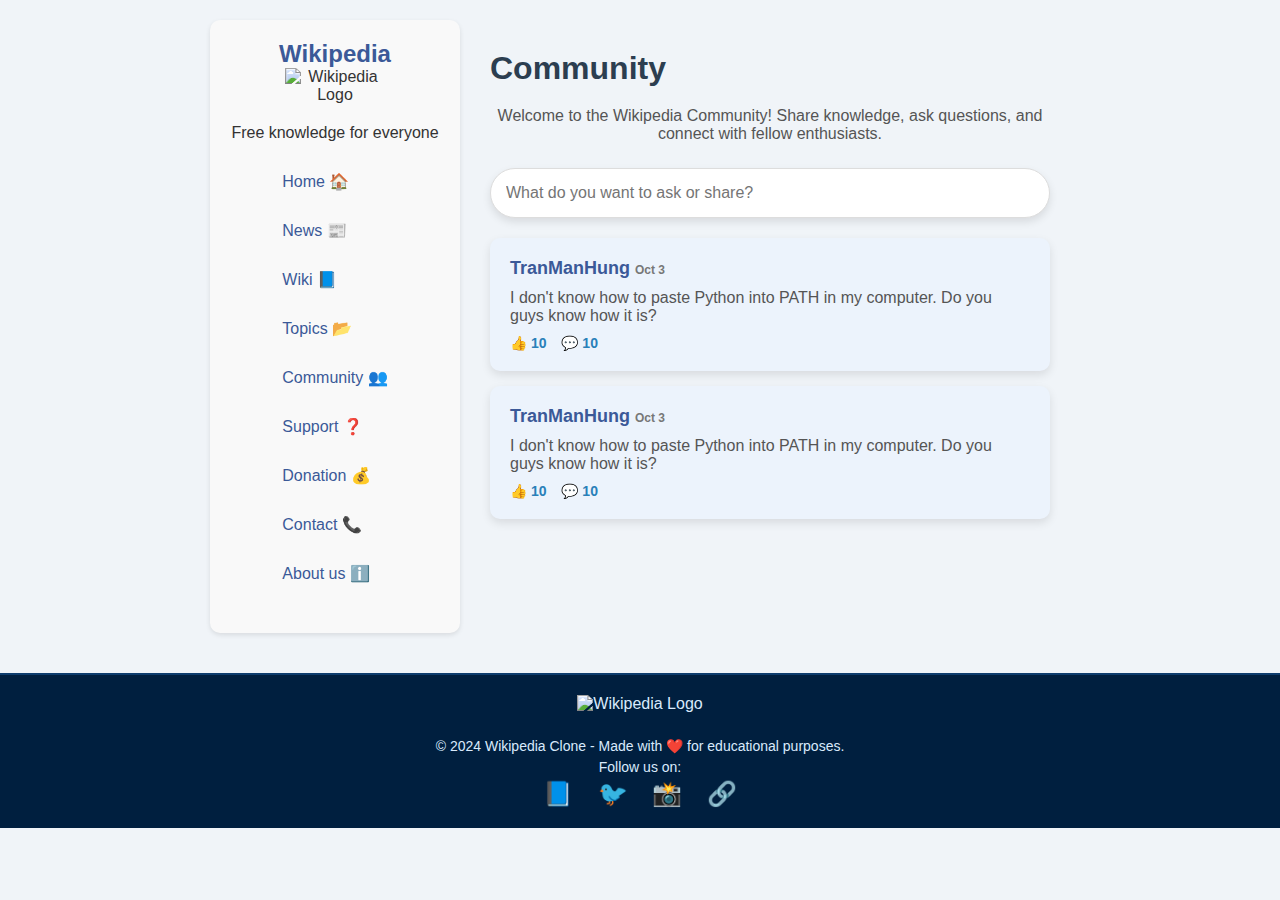
==== comunity.html @ 8c34b5a7 "Update comunity.html" ====
<!DOCTYPE html>
<html lang="en">
<head>
  <meta charset="UTF-8">
  <meta name="viewport" content="width=device-width, initial-scale=1.0">
  <title>Wikipedia Community</title>
  <link rel="stylesheet" href="style.css">
  <style>
    /* Phong cách chung */
    body {
      font-family: Arial, sans-serif;
      background-color: #f0f4f8;
      color: #333;
      margin: 0;
      padding: 0;
    }

    .container {
      display: flex;
      justify-content: center;
      padding: 20px;
    }

    /* Sidebar */
    .sidebar {
      background-color: #f9f9f9;
      padding: 20px;
      border-radius: 10px;
      box-shadow: 0px 2px 5px rgba(0, 0, 0, 0.1);
      width: 250px;
      text-align: center;
    }

    .sidebar h1 {
      font-size: 24px;
      color: #3b5998;
    }

    .sidebar nav ul {
      list-style: none;
      padding: 0;
      margin: 20px 0;
    }

    .sidebar nav ul li {
      margin: 10px 0;
    }

    .sidebar nav ul li a {
      text-decoration: none;
      color: #3b5998;
      font-size: 16px;
    }

    .sidebar h3 {
      margin-top: 20px;
      font-size: 18px;
      color: #333;
    }

    .suggestion {
      display: flex;
      align-items: center;
      margin: 10px 0;
    }

    .suggestion img {
      width: 40px;
      height: 40px;
      border-radius: 50%;
      margin-right: 10px;
    }

    /* Main Content */
    .main-content {
      width: 100%;
      max-width: 600px;
      padding: 20px;
    }

   .header {
    font-size: 32px;
    color: #2c3e50;
    font-weight: bold;
    text-align: center; /* Căn giữa nội dung */
    margin-top: 10px;
    margin-bottom: 20px;
   }

    .community-intro {
      text-align: center;
      font-size: 16px;
      color: #555;
      margin-bottom: 25px;
    }

    .input-container {
      display: flex;
      justify-content: center;
      margin: 20px 0;
    }

    .input-container input {
      width: 100%;
      max-width: 600px;
      padding: 15px;
      font-size: 16px;
      border-radius: 25px;
      border: 1px solid #ddd;
      box-shadow: 0px 4px 8px rgba(0, 0, 0, 0.1);
      transition: box-shadow 0.3s ease;
    }

    .input-container input:focus {
      box-shadow: 0px 6px 12px rgba(0, 0, 0, 0.2);
      outline: none;
    }

    /* Post Card */
    .post {
      background-color: #ecf3fc;
      padding: 20px;
      border-radius: 10px;
      margin-bottom: 15px;
      box-shadow: 0px 4px 10px rgba(0, 0, 0, 0.1);
      transition: box-shadow 0.3s ease;
    }

    .post:hover {
      box-shadow: 0px 8px 16px rgba(0, 0, 0, 0.15);
    }

    .post h4 {
      font-size: 18px;
      color: #3b5998;
      margin: 0;
    }

    .post h4 span {
      font-size: 12px;
      color: #777;
    }

    .post p {
      font-size: 16px;
      color: #555;
      margin: 10px 0 0;
    }

    .reaction {
      display: flex;
      gap: 15px;
      font-size: 14px;
      color: #555;
      margin-top: 10px;
    }

    .reaction span {
      display: flex;
      align-items: center;
      gap: 5px;
      color: #2980b9;
      font-weight: bold;
    }

    /* Footer */
    .footer {
      background-color: #001f3f;
      color: #d9eafc;
      padding: 20px 0;
      text-align: center;
      border-top: 2px solid #0d3c6d;
      margin-top: 20px;
    }

    .footer-logo img {
      width: 80px;
      margin-bottom: 10px;
    }

    .footer-text p {
      margin: 5px 0;
      font-size: 14px;
    }

    .social-icons a {
      font-size: 24px;
      margin: 0 10px;
      color: #d9eafc;
      text-decoration: none;
      transition: color 0.3s;
    }

    .social-icons a:hover {
      color: #ffc107;
    }
  </style>
</head>
<body>
  <div class="container">
    <!-- Sidebar -->
    <aside class="sidebar">
      <h1>Wikipedia</h1>
      <img src="https://upload.wikimedia.org/wikipedia/en/8/80/Wikipedia-logo-v2.svg" alt="Wikipedia Logo">
      <p>Free knowledge for everyone</p>
      <nav>
        <ul>
          <li><a href="./index.html">Home 🏠</a></li>
          <li><a href="./news.html">News 📰</a></li>
          <li><a href="https://en.wikipedia.org/wiki/Law_of_cosines">Wiki 📘</a></li>
          <li><a href="./topic.html">Topics 📂</a></li>
          <li><a href="./comunity.html">Community 👥</a></li>
          <li><a href="./index.html">Support ❓</a></li>
          <li><a href="./donation.html">Donation 💰</a></li>
          <li><a href="./contact.html">Contact 📞</a></li>
          <li><a href="https://en.wikipedia.org/wiki/Wikipedia:About">About us ℹ️</a></li>
        </ul>
      </nav>

    </aside>

    <!-- Main Content -->
    <main class="main-content">
      <div class="header">Community</div>
      <div class="community-intro">
        <p>Welcome to the Wikipedia Community! Share knowledge, ask questions, and connect with fellow enthusiasts.</p>
      </div>
      <div class="input-container">
        <input type="text" placeholder="What do you want to ask or share?">
      </div>

      <!-- Posts -->
      <div class="post">
        <h4>TranManHung <span>Oct 3</span></h4>
        <p>I don't know how to paste Python into PATH in my computer. Do you guys know how it is?</p>
        <div class="reaction">
          <span>👍 10</span>
          <span>💬 10</span>
        </div>
      </div>
      <div class="post">
        <h4>TranManHung <span>Oct 3</span></h4>
        <p>I don't know how to paste Python into PATH in my computer. Do you guys know how it is?</p>
        <div class="reaction">
          <span>👍 10</span>
          <span>💬 10</span>
        </div>
      </div>
    </main>
  </div>

  <!-- Footer -->
  <footer class="footer">
    <div class="footer-content">
      <div class="footer-logo">
        <img src="https://upload.wikimedia.org/wikipedia/en/8/80/Wikipedia-logo-v2.svg" alt="Wikipedia Logo">
      </div>
      <div class="footer-text">
        <p>© 2024 Wikipedia Clone - Made with ❤️ for educational purposes.</p>
        <p>Follow us on:</p>
        <div class="social-icons">
          <a href="https://facebook.com" target="_blank">📘</a>
          <a href="https://twitter.com" target="_blank">🐦</a>
          <a href="https://instagram.com" target="_blank">📸</a>
          <a href="https://linkedin.com" target="_blank">🔗</a>
        </div>
      </div>
    </div>
  </footer>
</body>
</html>
---- style.css ----
.content{
  font-size: 2em;
}
.image{
  width:300px;
}
* {
    margin: 0;
    padding: 0;
    box-sizing: border-box;
  }
  
  body {
    font-family: Arial, sans-serif;
    color: #333;
    background-color: #d9eafc;
  }
  
  a {
    text-decoration: none;
    color: #be56d3;
  }
  

  .container {
    display: flex;
  }
  
 
  .sidebar {
    width: 200px;
    background-color: #fff;
    padding: 20px 0;
    box-shadow: 2px 0 5px rgba(0, 0, 0, 0.1);
    display: flex;
    flex-direction: column;
    align-items: center;
  }

  .sidebar img {
    width: 100px;
    margin-bottom: 20px;
  }

  .sidebar a {
    text-decoration: none;
    color: #333;
    display: flex;
    align-items: center;
    padding: 10px 15px;
    width: 100%;
    margin: 5px 0;
    transition: background-color 0.3s;
  }

  .sidebar a:hover, .sidebar a.active {
    background-color: #e2ecf8;
    color: #2b4a9b;
  }

  .sidebar a img {
    width: 24px;
    margin-right: 10px;
  }
.sidebar nav ul {
    list-style-type: none; /* Loại bỏ dấu bullet */
    padding-left: 0; /* Loại bỏ khoảng cách thụt vào */
}

.sidebar nav ul li {
    margin-bottom: 10px; /* Tạo khoảng cách giữa các mục */
}
  
  /* Main Content */
  .main-content {
    margin-left: 10px;
    padding: 20px;
    flex: 1;
  }

  #search-bar {
    
    width: 700px;
    border: 1px solid #0fe6fe;
    border-radius: 20px;
    margin-top: 10px;
  }
  
  .header {
    display: flex;
    justify-content: space-between;
    align-items: center;
    margin-bottom: 20px;
  }
  
  .header input[type="text"] {
    padding: 10px;
    width: 480px;
    border: 1px solid #ddd;
    border-radius: 20px;
    outline: none;
  }
  
  .icons span {
    font-size: 20px;
    margin-right: 10px;
    cursor: pointer;
  }
  
  .date {
    font-size: 14px;
    color: #666;
  }
  
  /* Breaking News Section */
  
  .breaking-news {
    background-color: #001f3f; /* Đổi nền thay vì ảnh nền */
    padding: 20px;
    border-radius: 10px;
    margin-bottom: 20px;
    display: flex;
    align-items: center;
    gap: 20px; /* Khoảng cách giữa ảnh và tiêu đề */
    animation: fadeIn 1s ease-in;
}

.breaking-news h2 {
    font-size: 24px;
    color: #d9eafc;
    flex: 1; /* Chiếm toàn bộ chiều rộng còn lại */
}

.breaking-news .container5 .image {
    width: 150px; /* Đặt kích thước cụ thể cho ảnh */
    height: auto; /* Giữ tỷ lệ ảnh */
    border-radius: 8px;
    overflow: hidden; /* Ẩn phần ảnh thừa nếu ảnh lớn hơn khung */
}

.breaking-news .container5 .image img {
    width: 100%; /* Đảm bảo ảnh chiếm toàn bộ chiều rộng của khung */
    height: auto; /* Đảm bảo giữ nguyên tỷ lệ ảnh */
    display: block; /* Đảm bảo không có khoảng trống dưới ảnh */
}
  
  /* Content Section */
  .content {
    display: flex;
    gap: 20px;
    color: rgb(0, 0, 0);
  }
  
  .news {
    flex: 2;
    background-color: #e0f7fa;
    padding: 20px;
    border-radius: 10px;
  }
  
  .news img {
    width: 100%;
    height: auto;
    margin-bottom: 10px;
    border-radius: 10px;
  }
  
  .sidebar-right {
    flex: 1;
    background-color: #d1c4e9;
    padding: 20px;
    border-radius: 10px;
  }
  
  .sidebar-right h3 {
    font-size: 18px;
    margin-bottom: 10px;
  }
  
  .sidebar-right p {
    margin-bottom: 15px;
    font-size: 14px;
    color: #000000;
  }
  
  @keyframes fadeIn {
    from { opacity: 0; }
    to { opacity: 1; }
  }
  

 /* SEARCH */
 .search-container {
  position: relative;
  width: 350px;
  margin: 50px auto;
  font-family: Arial, sans-serif;
}

.search-input {
  width: 100%;
  padding: 12px 15px;
  font-size: 16px;
  border: 2px solid #ddd;
  border-radius: 8px;
  transition: all 0.3s;
}

.search-input:focus {
  outline: none;
  border-color: #0073e6;
  box-shadow: 0 4px 8px rgba(0, 115, 230, 0.2);
  transform: scale(1.02);
}

.suggestions {
  position: absolute;
  width: 140%;
  background-color: #fff;
  border: 1px solid #ddd;
  border-top: none;
  max-height: 250px;
  overflow-y: auto;
  border-radius: 0 0 8px 8px;
  display: none;
  z-index: 10;
  box-shadow: 0 4px 8px rgba(0, 0, 0, 0.1);
}

.suggestion-item {
  padding: 10px;
  display: flex;
  align-items: center;
  cursor: pointer;
  transition: background-color 0.2s;
}

.suggestion-item:hover {
  background-color: #f7f7f7;
}

.suggestion-icon {
  margin-right: 10px;
  font-size: 20px;
  color: #0073e6;
}

.highlight {
  font-weight: bold;
  color: #0073e6;
}


/* Notification */

/* Container bao quanh thông báo và dropdown */
.notification-container {
  position: relative;
  display: inline-block;
}

#bell-icon {
  font-size: 24px;
  cursor: pointer;
  color: #ff9800;
  transition: transform 0.3s ease;
}

#bell-icon:hover {
  transform: scale(1.1);
}

/* Dropdown thông báo */
.notification-dropdown {
  display: none;
  position: absolute;
  top: 40px;
  right: 0;
  width: 320px;
  background-color: #fff;
  border: 1px solid #ddd;
  border-radius: 12px;
  box-shadow: 0px 8px 16px rgba(0, 0, 0, 0.2);
  z-index: 10;
  animation: slideDown 0.3s ease;
}

@keyframes slideDown {
  from { opacity: 0; transform: translateY(-10px); }
  to { opacity: 1; transform: translateY(0); }
}

.notification-dropdown h4 {
  padding: 15px;
  margin: 0;
  font-size: 18px;
  background-color: #0073e6;
  color: white;
  border-radius: 12px 12px 0 0;
}

.notification-dropdown ul {
  list-style-type: none;
  margin: 0;
  padding: 0;
  max-height: 200px;
  overflow-y: auto;
}

.notification-dropdown li {
  padding: 15px;
  font-size: 14px;
  display: flex;
  align-items: center;
  border-bottom: 1px solid #f0f0f0;
  gap: 10px;
}

.notification-dropdown li:hover {
  background-color: #f9f9f9;
}

.notification-dropdown li:last-child {
  border-bottom: none;
}

.notification-icon {
  font-size: 18px;
  color: #0073e6;
}

.clear-btn {
  width: 100%;
  padding: 15px;
  border: none;
  background-color: #0073e6;
  color: white;
  font-size: 16px;
  cursor: pointer;
  border-radius: 0 0 12px 12px;
  text-align: center;
  transition: background-color 0.3s ease;
}

.clear-btn:hover {
  background-color: #005bb5;
}
/* Footer */
.footer {
    background-color: #001f3f;
    color: #d9eafc;
    padding: 20px 0;
    text-align: center;
    border-top: 2px solid #0d3c6d;
    margin-top: 20px;
}

.footer-content {
    display: flex;
    flex-direction: column;
    align-items: center;
    gap: 10px;
}

.footer-logo img {
    width: 80px;
    height: auto;
    margin-bottom: 10px;
}

.footer-text p {
    margin: 5px 0;
    font-size: 14px;
    color: #d9eafc;
}

.social-icons a {
    font-size: 24px;
    margin: 0 10px;
    color: #d9eafc;
    text-decoration: none;
    transition: color 0.3s;
}

.social-icons a:hover {
    color: #ffc107; /* Màu sáng hơn khi hover */
}
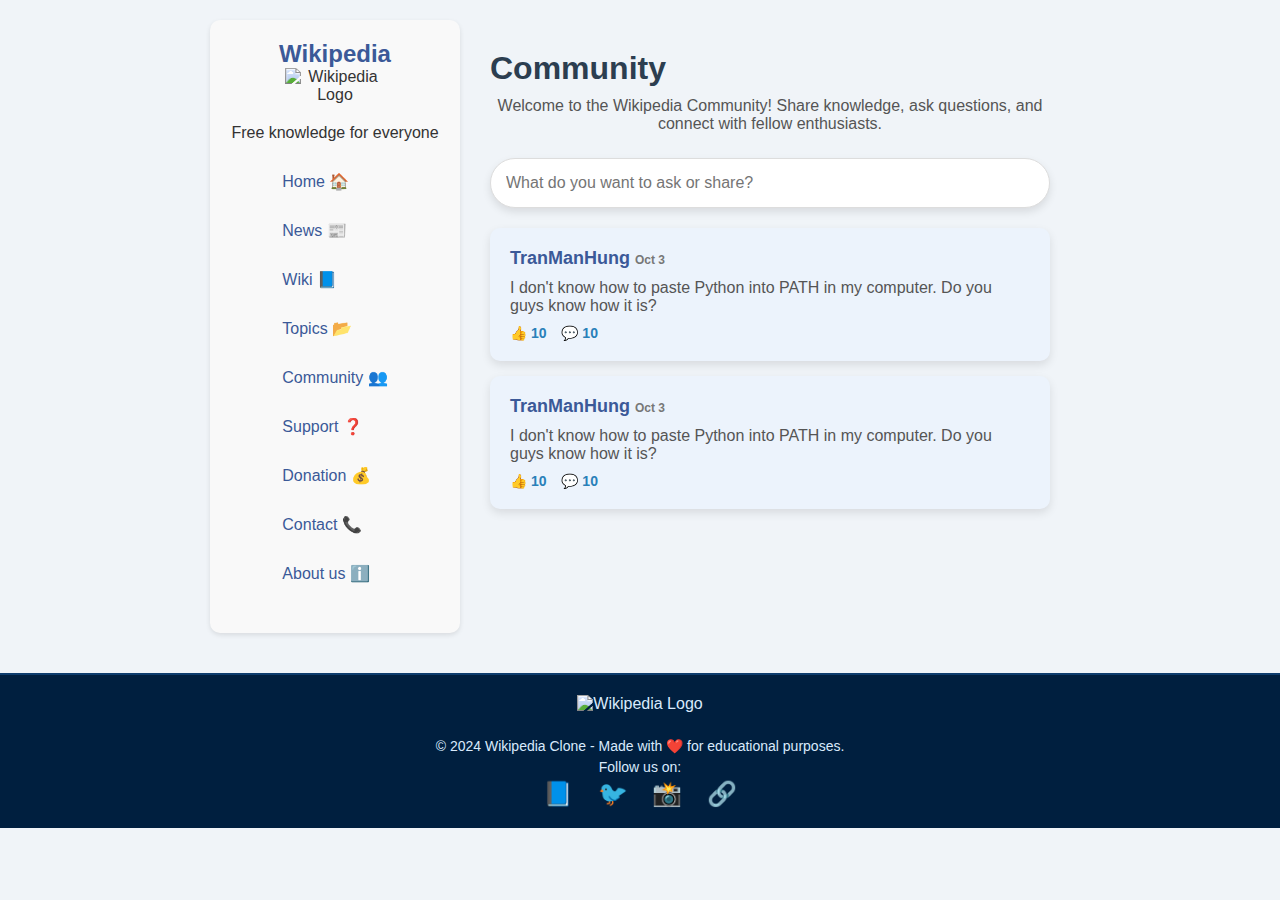
==== commit 809151ed: "Update comunity.html" ====
--- a/comunity.html
+++ b/comunity.html
@@ -79,13 +79,12 @@
     }
 
    .header {
-    font-size: 32px;
-    color: #2c3e50;
-    font-weight: bold;
-    text-align: center; /* Căn giữa nội dung */
-    margin-top: 10px;
-    margin-bottom: 20px;
-   }
+      font-size: 32px;
+      color: #2c3e50;
+      font-weight: bold;
+      text-align: center;
+      margin: 10px 0;
+    }
 
     .community-intro {
       text-align: center;
@@ -216,7 +215,6 @@
           <li><a href="https://en.wikipedia.org/wiki/Wikipedia:About">About us ℹ️</a></li>
         </ul>
       </nav>
-
     </aside>
 
     <!-- Main Content -->
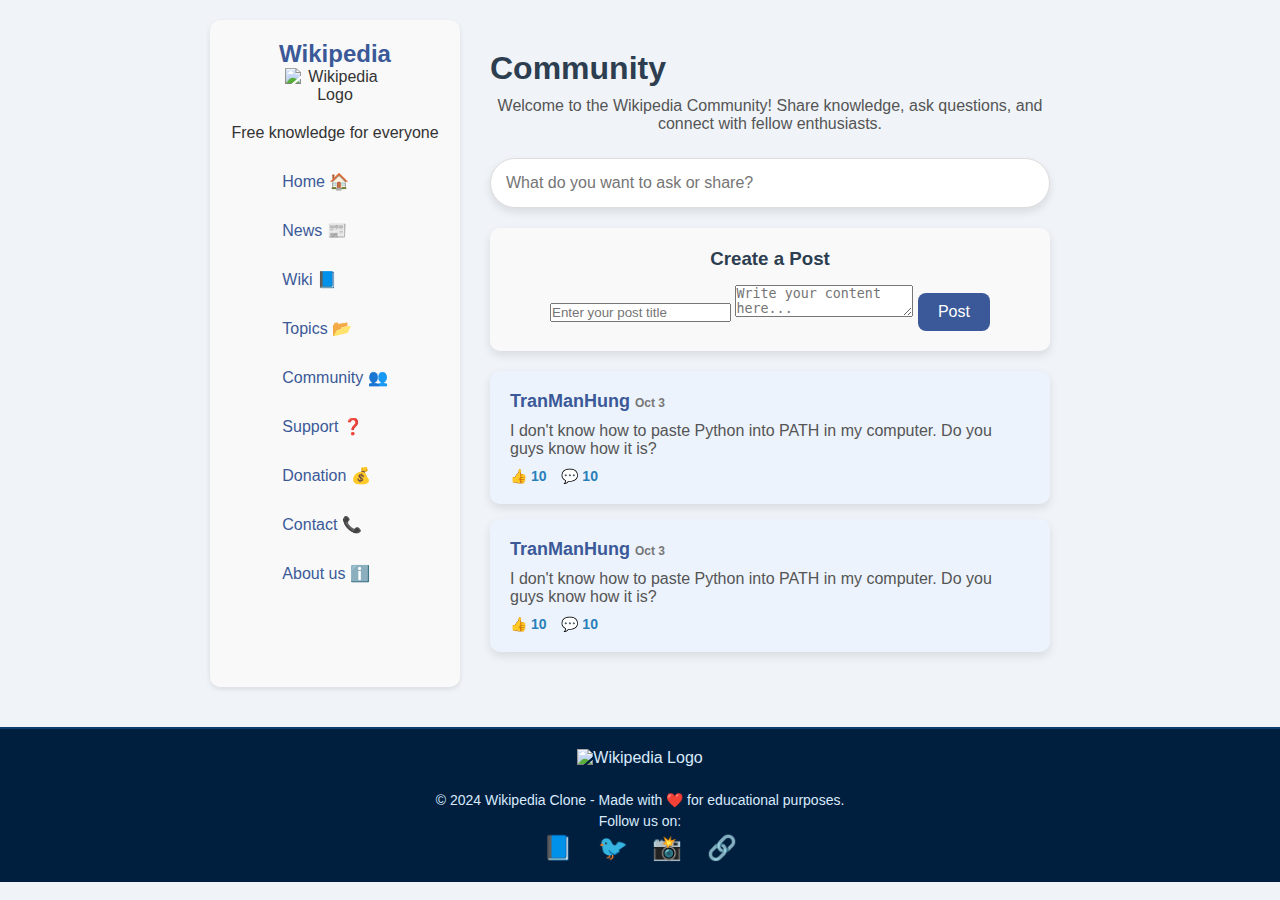
==== commit 078581ac: "Update comunity.html" ====
--- a/comunity.html
+++ b/comunity.html
@@ -193,6 +193,56 @@
     .social-icons a:hover {
       color: #ffc107;
     }
+    /* Form Tạo Bài Viết */
+.create-post {
+    background-color: #f9f9f9;
+    padding: 20px;
+    border-radius: 10px;
+    box-shadow: 0px 4px 10px rgba(0, 0, 0, 0.1);
+    max-width: 600px;
+    margin: 20px auto;
+    text-align: center;
+}
+
+.create-post h3 {
+    margin-bottom: 15px;
+    color: #2c3e50;
+}
+
+#create-post input,
+#create-post textarea {
+    width: 100%;
+    margin: 10px 0;
+    padding: 10px;
+    border-radius: 8px;
+    border: 1px solid #ccc;
+    font-size: 16px;
+    resize: vertical;
+}
+
+#create-post textarea {
+    height: 100px;
+}
+
+.create-post button {
+    padding: 10px 20px;
+    background-color: #3b5998;
+    color: #fff;
+    border: none;
+    border-radius: 8px;
+    cursor: pointer;
+    font-size: 16px;
+    transition: background-color 0.3s ease;
+}
+
+.create-post button:hover {
+    background-color: #2c3e50;
+}
+
+/* Container cho các bài viết mới */
+#posts-container {
+    margin-top: 20px;
+}
   </style>
 </head>
 <body>
@@ -226,6 +276,16 @@
       <div class="input-container">
         <input type="text" placeholder="What do you want to ask or share?">
       </div>
+      <div class="create-post">
+    <h3>Create a Post</h3>
+    <input type="text" id="post-title" placeholder="Enter your post title">
+    <textarea id="post-content" placeholder="Write your content here..."></textarea>
+    <button onclick="addPost()">Post</button>
+</div>
+
+<div id="posts-container">
+    <!-- Các bài đăng sẽ được thêm vào đây -->
+</div>
 
       <!-- Posts -->
       <div class="post">
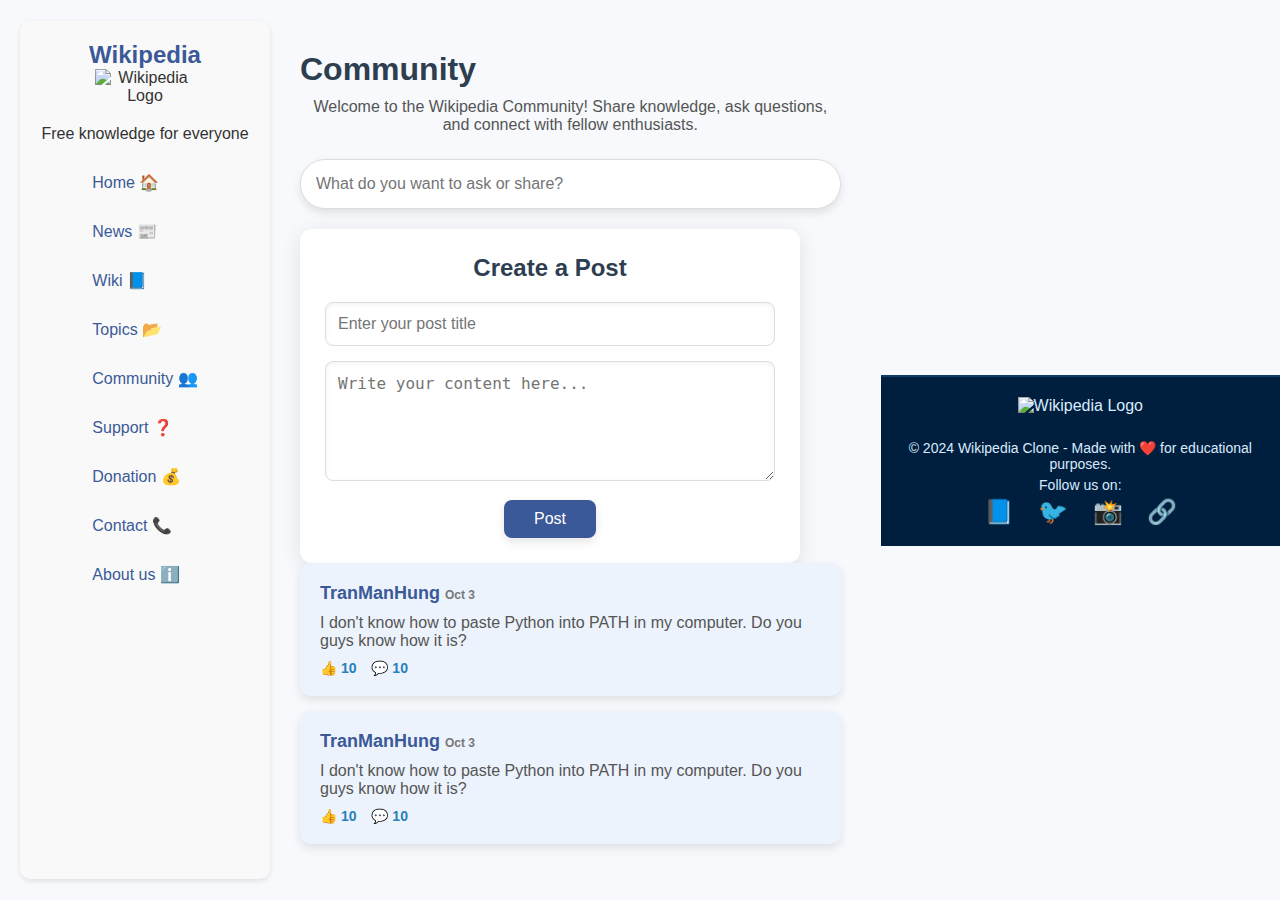
==== commit 7a8aaf8d: "Update comunity.html" ====
--- a/comunity.html
+++ b/comunity.html
@@ -194,55 +194,75 @@
       color: #ffc107;
     }
     /* Form Tạo Bài Viết */
-.create-post {
-    background-color: #f9f9f9;
-    padding: 20px;
-    border-radius: 10px;
-    box-shadow: 0px 4px 10px rgba(0, 0, 0, 0.1);
-    max-width: 600px;
-    margin: 20px auto;
-    text-align: center;
-}
-
-.create-post h3 {
-    margin-bottom: 15px;
-    color: #2c3e50;
-}
-
-#create-post input,
-#create-post textarea {
-    width: 100%;
-    margin: 10px 0;
-    padding: 10px;
-    border-radius: 8px;
-    border: 1px solid #ccc;
-    font-size: 16px;
-    resize: vertical;
-}
-
-#create-post textarea {
-    height: 100px;
-}
-
-.create-post button {
-    padding: 10px 20px;
-    background-color: #3b5998;
-    color: #fff;
-    border: none;
-    border-radius: 8px;
-    cursor: pointer;
-    font-size: 16px;
-    transition: background-color 0.3s ease;
-}
-
-.create-post button:hover {
-    background-color: #2c3e50;
-}
-
-/* Container cho các bài viết mới */
-#posts-container {
-    margin-top: 20px;
-}
+
+    /* Phong cách chung */
+    body {
+      font-family: Arial, sans-serif;
+      background-color: #f7f9fc;
+      display: flex;
+      justify-content: center;
+      align-items: center;
+      min-height: 100vh;
+      margin: 0;
+    }
+
+    /* Form tạo bài viết */
+    .create-post {
+      background-color: #ffffff;
+      padding: 25px;
+      border-radius: 12px;
+      box-shadow: 0px 4px 20px rgba(0, 0, 0, 0.1);
+      max-width: 500px;
+      width: 100%;
+      text-align: center;
+    }
+
+    .create-post h3 {
+      font-size: 24px;
+      color: #2c3e50;
+      margin-bottom: 20px;
+    }
+
+    .create-post input[type="text"],
+    .create-post textarea {
+      width: 100%;
+      margin-bottom: 15px;
+      padding: 12px;
+      border-radius: 8px;
+      border: 1px solid #ddd;
+      font-size: 16px;
+      transition: border-color 0.3s ease;
+      box-shadow: inset 0px 2px 5px rgba(0, 0, 0, 0.05);
+    }
+
+    .create-post input[type="text"]:focus,
+    .create-post textarea:focus {
+      border-color: #3b5998;
+      outline: none;
+    }
+
+    .create-post textarea {
+      height: 120px;
+      resize: vertical;
+    }
+
+    .create-post button {
+      padding: 10px 30px;
+      background-color: #3b5998;
+      color: #ffffff;
+      border: none;
+      border-radius: 8px;
+      font-size: 16px;
+      cursor: pointer;
+      transition: background-color 0.3s ease, box-shadow 0.3s ease;
+      box-shadow: 0px 4px 10px rgba(0, 0, 0, 0.1);
+    }
+
+    .create-post button:hover {
+      background-color: #2c3e50;
+      box-shadow: 0px 6px 15px rgba(0, 0, 0, 0.2);
+    }
+
   </style>
 </head>
 <body>
@@ -276,16 +296,31 @@
       <div class="input-container">
         <input type="text" placeholder="What do you want to ask or share?">
       </div>
-      <div class="create-post">
+     <div class="create-post">
     <h3>Create a Post</h3>
     <input type="text" id="post-title" placeholder="Enter your post title">
     <textarea id="post-content" placeholder="Write your content here..."></textarea>
     <button onclick="addPost()">Post</button>
-</div>
-
-<div id="posts-container">
-    <!-- Các bài đăng sẽ được thêm vào đây -->
-</div>
+  </div>
+
+  <script>
+    function addPost() {
+      const title = document.getElementById("post-title").value;
+      const content = document.getElementById("post-content").value;
+      
+      if (title === "" || content === "") {
+        alert("Please enter both title and content.");
+        return;
+      }
+
+      // Xử lý tạo bài viết (đây chỉ là ví dụ và sẽ thêm phần xử lý thực tế)
+      alert("Post Created: " + title + "\n" + content);
+
+      // Xóa nội dung sau khi đăng
+      document.getElementById("post-title").value = "";
+      document.getElementById("post-content").value = "";
+    }
+  </script>
 
       <!-- Posts -->
       <div class="post">
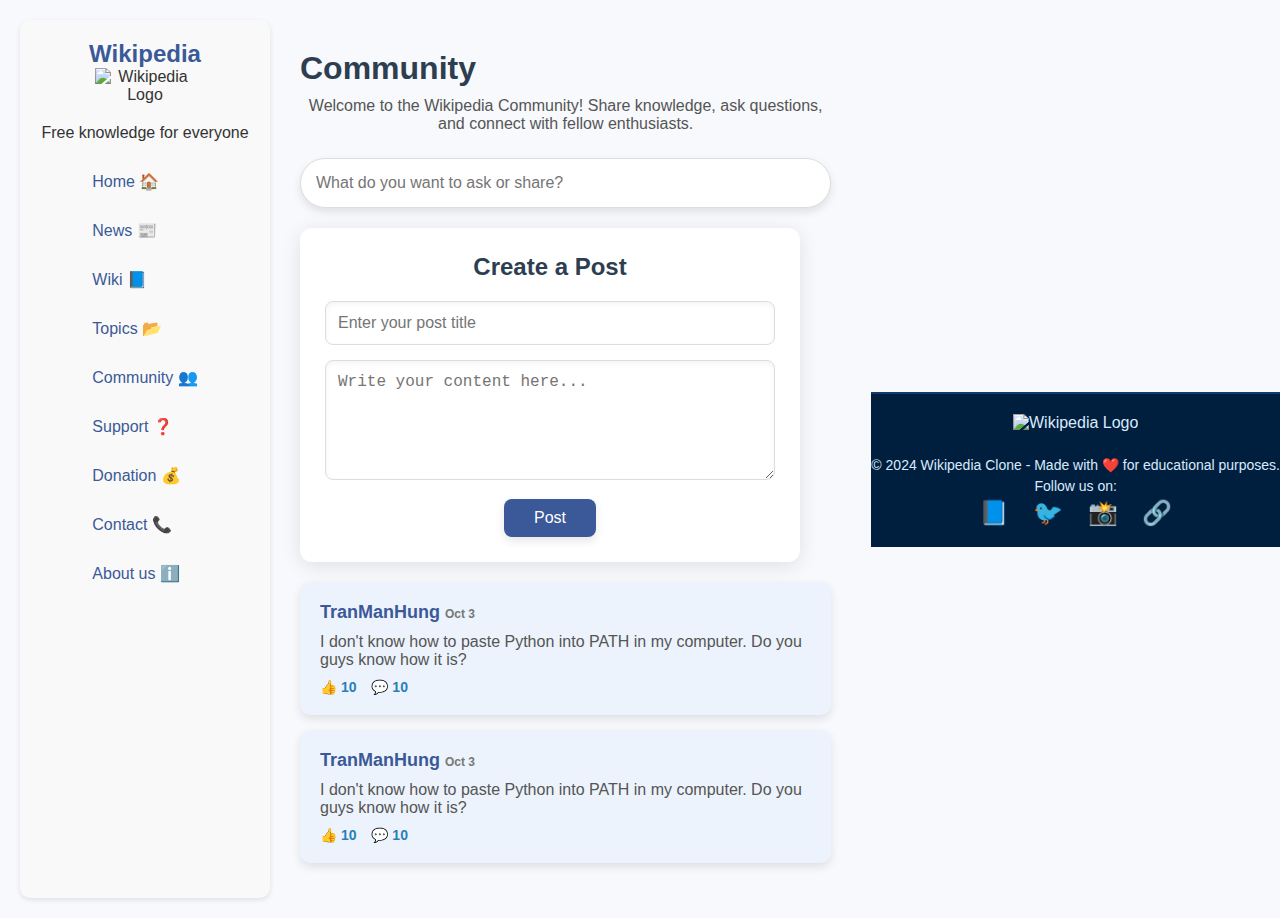
==== commit da8e4896: "Update comunity.html" ====
--- a/comunity.html
+++ b/comunity.html
@@ -161,40 +161,6 @@
       color: #2980b9;
       font-weight: bold;
     }
-
-    /* Footer */
-    .footer {
-      background-color: #001f3f;
-      color: #d9eafc;
-      padding: 20px 0;
-      text-align: center;
-      border-top: 2px solid #0d3c6d;
-      margin-top: 20px;
-    }
-
-    .footer-logo img {
-      width: 80px;
-      margin-bottom: 10px;
-    }
-
-    .footer-text p {
-      margin: 5px 0;
-      font-size: 14px;
-    }
-
-    .social-icons a {
-      font-size: 24px;
-      margin: 0 10px;
-      color: #d9eafc;
-      text-decoration: none;
-      transition: color 0.3s;
-    }
-
-    .social-icons a:hover {
-      color: #ffc107;
-    }
-    /* Form Tạo Bài Viết */
-
     /* Phong cách chung */
     body {
       font-family: Arial, sans-serif;
@@ -261,6 +227,48 @@
     .create-post button:hover {
       background-color: #2c3e50;
       box-shadow: 0px 6px 15px rgba(0, 0, 0, 0.2);
+    }
+    /* Khoảng cách cho các bài viết */
+#posts-container {
+    max-width: 600px;
+    margin: 0 auto; /* Căn giữa phần bài viết */
+    margin-top: 20px; /* Khoảng cách giữa form và bài viết */
+}
+    .container {
+    flex: 1; /* Đẩy footer xuống */
+}
+
+/* Đặt footer ở dưới cùng */
+/* Footer */
+    .footer {
+      background-color: #001f3f;
+      color: #d9eafc;
+      padding: 20px 0;
+      text-align: center;
+      border-top: 2px solid #0d3c6d;
+      margin-top: 20px;
+    }
+
+    .footer-logo img {
+      width: 80px;
+      margin-bottom: 10px;
+    }
+
+    .footer-text p {
+      margin: 5px 0;
+      font-size: 14px;
+    }
+
+    .social-icons a {
+      font-size: 24px;
+      margin: 0 10px;
+      color: #d9eafc;
+      text-decoration: none;
+      transition: color 0.3s;
+    }
+
+    .social-icons a:hover {
+      color: #ffc107;
     }
 
   </style>
@@ -296,13 +304,36 @@
       <div class="input-container">
         <input type="text" placeholder="What do you want to ask or share?">
       </div>
-     <div class="create-post">
+    <div class="create-post">
     <h3>Create a Post</h3>
     <input type="text" id="post-title" placeholder="Enter your post title">
     <textarea id="post-content" placeholder="Write your content here..."></textarea>
     <button onclick="addPost()">Post</button>
+</div>
+
+<div id="posts-container">
+    <!-- Các bài đăng sẽ được thêm vào đây -->
+</div>
+
+      <!-- Posts -->
+      <div class="post">
+        <h4>TranManHung <span>Oct 3</span></h4>
+        <p>I don't know how to paste Python into PATH in my computer. Do you guys know how it is?</p>
+        <div class="reaction">
+          <span>👍 10</span>
+          <span>💬 10</span>
+        </div>
+      </div>
+      <div class="post">
+        <h4>TranManHung <span>Oct 3</span></h4>
+        <p>I don't know how to paste Python into PATH in my computer. Do you guys know how it is?</p>
+        <div class="reaction">
+          <span>👍 10</span>
+          <span>💬 10</span>
+        </div>
+      </div>
+    </main>
   </div>
-
   <script>
     function addPost() {
       const title = document.getElementById("post-title").value;
@@ -322,26 +353,6 @@
     }
   </script>
 
-      <!-- Posts -->
-      <div class="post">
-        <h4>TranManHung <span>Oct 3</span></h4>
-        <p>I don't know how to paste Python into PATH in my computer. Do you guys know how it is?</p>
-        <div class="reaction">
-          <span>👍 10</span>
-          <span>💬 10</span>
-        </div>
-      </div>
-      <div class="post">
-        <h4>TranManHung <span>Oct 3</span></h4>
-        <p>I don't know how to paste Python into PATH in my computer. Do you guys know how it is?</p>
-        <div class="reaction">
-          <span>👍 10</span>
-          <span>💬 10</span>
-        </div>
-      </div>
-    </main>
-  </div>
-
   <!-- Footer -->
   <footer class="footer">
     <div class="footer-content">
